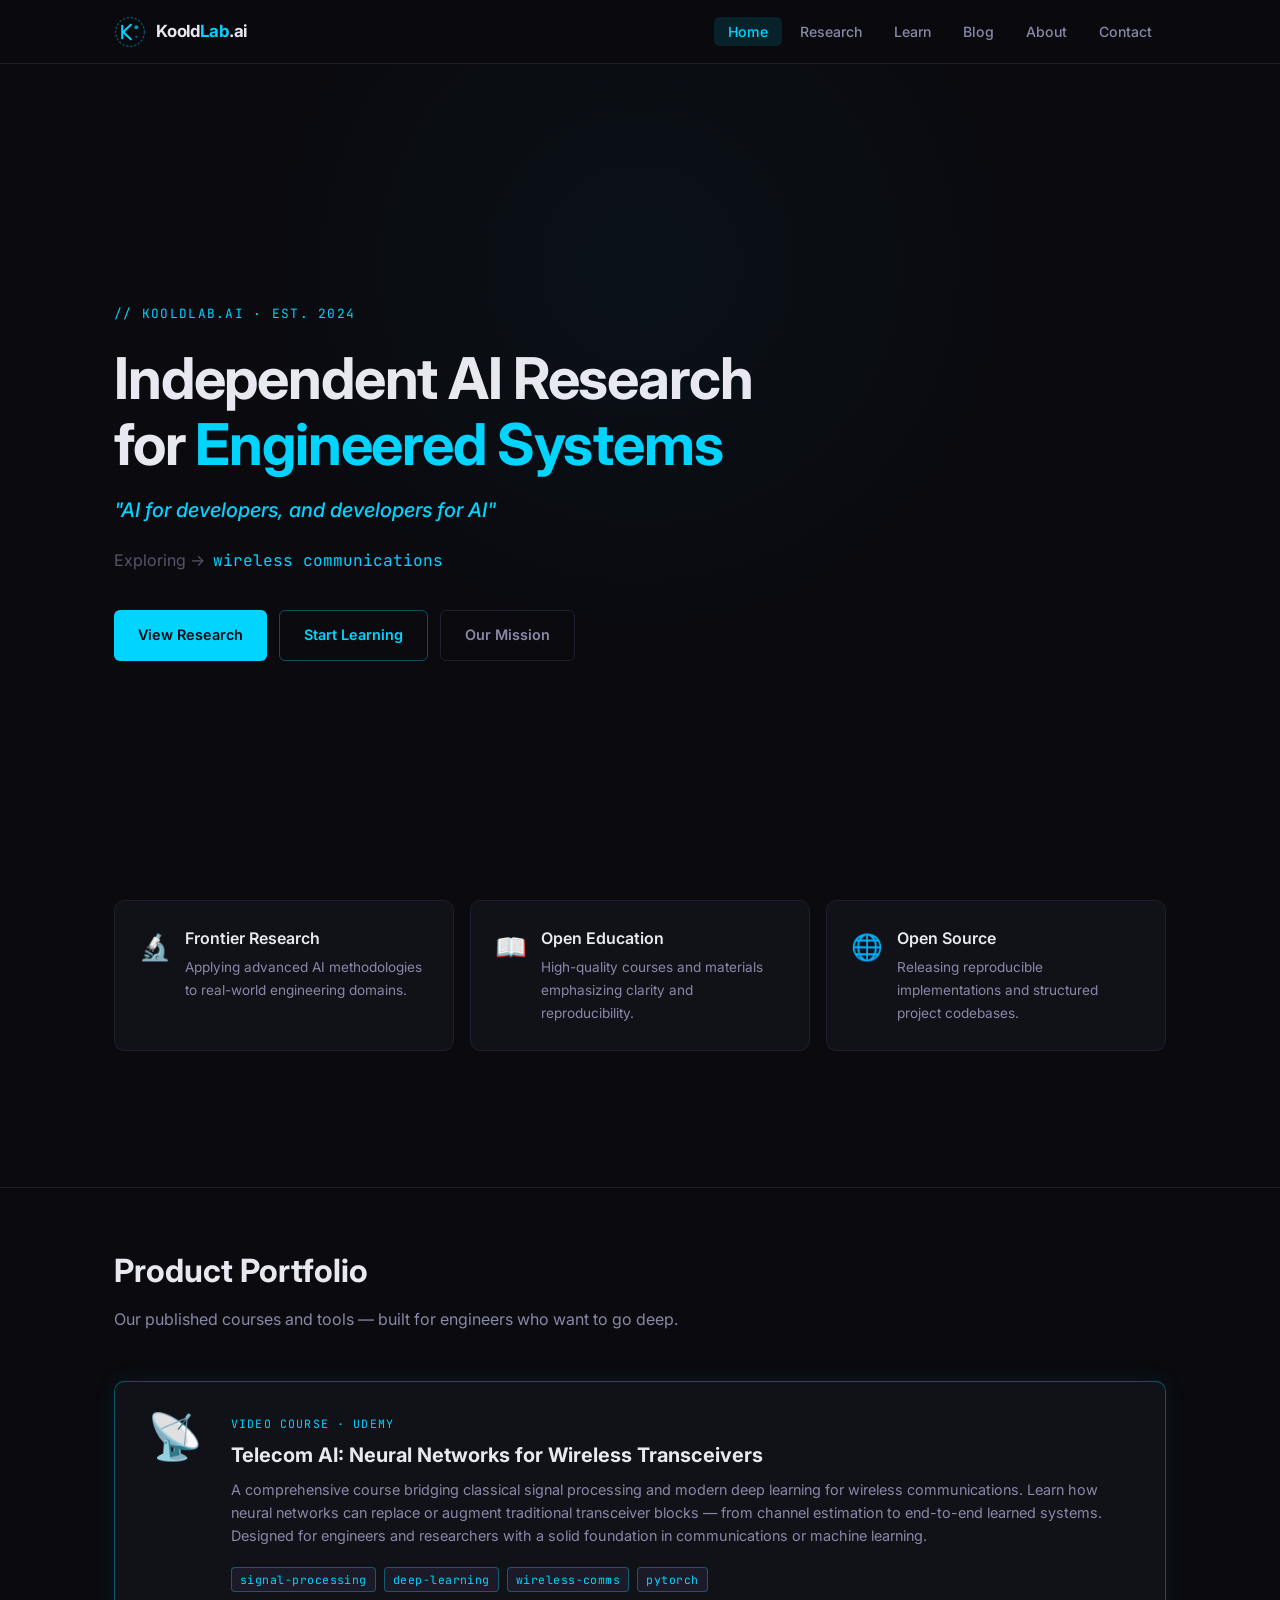
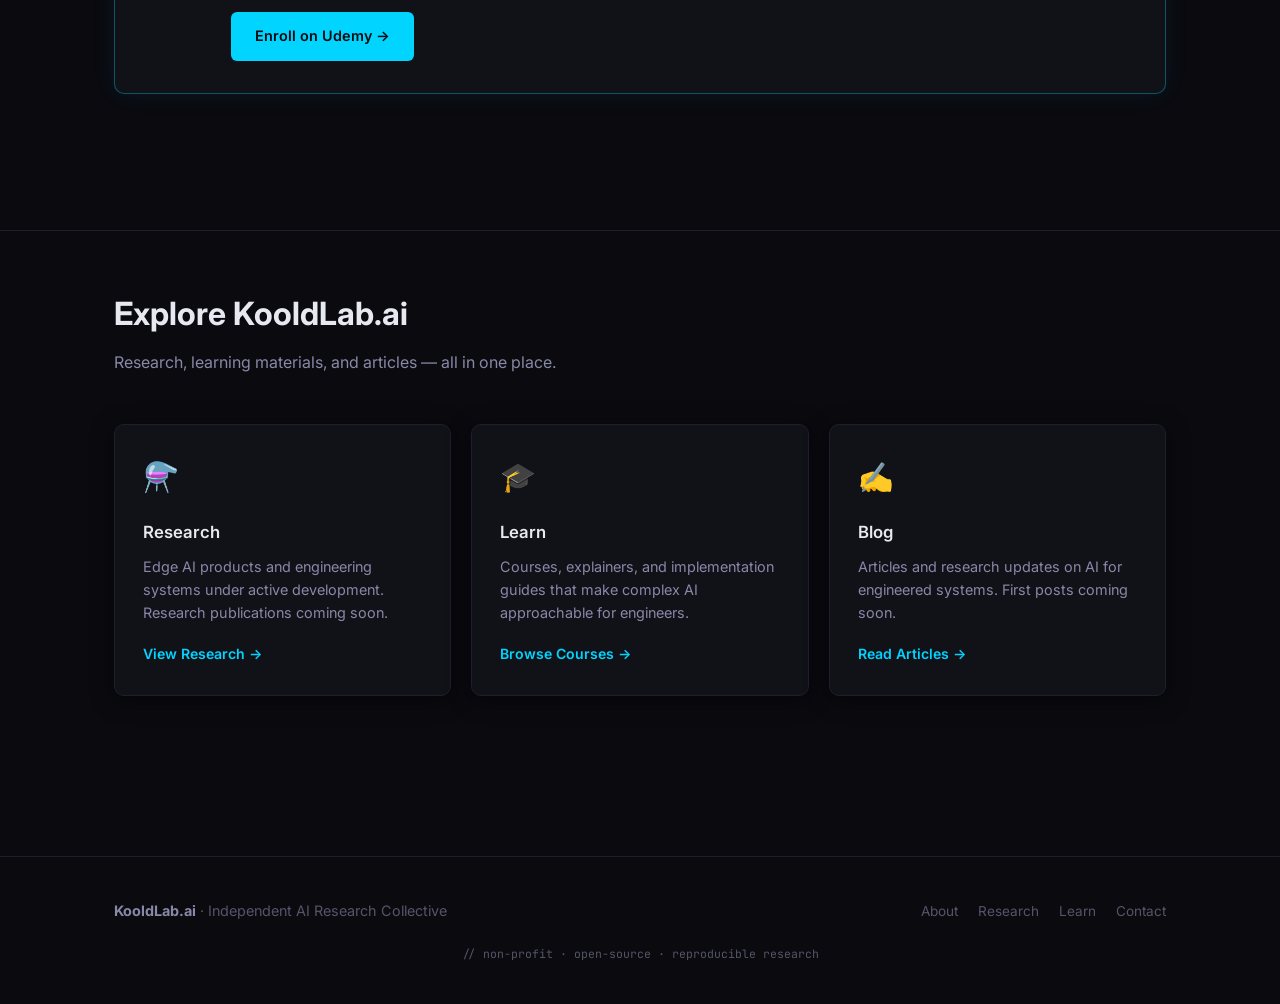
==== index.html @ 52a5d4e4 "Added the web page initial designs" ====
<!DOCTYPE html>
<html lang="en">
<head>
  <meta charset="UTF-8" />
  <meta name="viewport" content="width=device-width, initial-scale=1.0" />
  <title>KooldLab.ai — AI for developers, and developers for AI</title>
  <meta name="description" content="KooldLab.ai is an independent, non-profit AI research collective translating frontier AI research into reproducible engineering systems and educational artifacts." />
  <link rel="stylesheet" href="style.css" />
  <link rel="icon" href="assets/logo.svg" type="image/svg+xml" />
</head>
<body>

  <!-- Navigation -->
  <nav class="nav" role="navigation" aria-label="Main navigation">
    <div class="nav-inner">
      <a href="index.html" class="nav-logo" aria-label="KooldLab.ai home">
        <img src="assets/logo.svg" alt="KooldLab.ai logo" />
        <span class="nav-logo-text">Koold<span>Lab</span>.ai</span>
      </a>
      <ul class="nav-links">
        <li><a href="index.html">Home</a></li>
        <li><a href="research.html">Research</a></li>
        <li><a href="learn.html">Learn</a></li>
        <li><a href="blog.html">Blog</a></li>
        <li><a href="about.html">About</a></li>
        <li><a href="contact.html">Contact</a></li>
      </ul>
      <button class="nav-hamburger" id="nav-hamburger" aria-label="Toggle menu" aria-expanded="false">
        <span></span><span></span><span></span>
      </button>
    </div>
  </nav>

  <!-- Mobile menu -->
  <div class="nav-mobile" id="nav-mobile" role="menu">
    <a href="index.html">Home</a>
    <a href="research.html">Research</a>
    <a href="learn.html">Learn</a>
    <a href="blog.html">Blog</a>
    <a href="about.html">About</a>
    <a href="contact.html">Contact</a>
  </div>

  <main class="page-content">

    <!-- ===== HERO ===== -->
    <section class="hero">
      <div class="container">
        <div class="hero-content">
          <p class="hero-eyebrow">// KooldLab.ai · Est. 2024</p>
          <h1 class="hero-title">
            Independent AI Research<br />
            for <span class="accent">Engineered Systems</span>
          </h1>
          <p class="hero-tagline">"AI for developers, and developers for AI"</p>
          <p class="hero-domain-line">
            <span class="hero-domain-label">Exploring →&nbsp;</span>
            <span id="hero-domain">wireless communications</span>
          </p>
          <div class="hero-actions">
            <a href="research.html" class="btn btn-primary">View Research</a>
            <a href="learn.html" class="btn btn-outline">Start Learning</a>
            <a href="about.html" class="btn btn-ghost">Our Mission</a>
          </div>
        </div>
      </div>
    </section>

    <!-- ===== ABOUT SNAPSHOT ===== -->
    <section class="section" style="padding-top: 0;">
      <div class="container">
        <div style="display: flex; gap: 16px; flex-wrap: wrap;">
          <div style="flex:1; min-width: 220px; background: var(--bg-card); border: 1px solid var(--border); border-radius: var(--radius); padding: 24px; display: flex; gap: 14px; align-items: flex-start;">
            <span style="font-size:1.6rem; flex-shrink:0;">🔬</span>
            <div>
              <div style="font-weight:600; color:var(--text-primary); margin-bottom:4px;">Frontier Research</div>
              <div style="font-size:0.85rem; color:var(--text-secondary);">Applying advanced AI methodologies to real-world engineering domains.</div>
            </div>
          </div>
          <div style="flex:1; min-width: 220px; background: var(--bg-card); border: 1px solid var(--border); border-radius: var(--radius); padding: 24px; display: flex; gap: 14px; align-items: flex-start;">
            <span style="font-size:1.6rem; flex-shrink:0;">📖</span>
            <div>
              <div style="font-weight:600; color:var(--text-primary); margin-bottom:4px;">Open Education</div>
              <div style="font-size:0.85rem; color:var(--text-secondary);">High-quality courses and materials emphasizing clarity and reproducibility.</div>
            </div>
          </div>
          <div style="flex:1; min-width: 220px; background: var(--bg-card); border: 1px solid var(--border); border-radius: var(--radius); padding: 24px; display: flex; gap: 14px; align-items: flex-start;">
            <span style="font-size:1.6rem; flex-shrink:0;">🌐</span>
            <div>
              <div style="font-weight:600; color:var(--text-primary); margin-bottom:4px;">Open Source</div>
              <div style="font-size:0.85rem; color:var(--text-secondary);">Releasing reproducible implementations and structured project codebases.</div>
            </div>
          </div>
        </div>
      </div>
    </section>

    <hr class="divider" />

    <!-- ===== PRODUCT PORTFOLIO ===== -->
    <section class="section" style="padding-top: 0;">
      <div class="container">
        <p class="section-title fade-in">Product Portfolio</p>
        <p class="section-subtitle fade-in">Our published courses and tools — built for engineers who want to go deep.</p>

        <div class="product-card fade-in">
          <div class="product-card-icon">📡</div>
          <div class="product-card-body">
            <p class="product-card-label">Video Course · Udemy</p>
            <h2 class="product-card-title">Telecom AI: Neural Networks for Wireless Transceivers</h2>
            <p class="product-card-desc">
              A comprehensive course bridging classical signal processing and modern deep learning for wireless communications.
              Learn how neural networks can replace or augment traditional transceiver blocks — from channel estimation to end-to-end learned systems.
              Designed for engineers and researchers with a solid foundation in communications or machine learning.
            </p>
            <div class="product-card-meta">
              <span class="tag">signal-processing</span>
              <span class="tag">deep-learning</span>
              <span class="tag">wireless-comms</span>
              <span class="tag">pytorch</span>
            </div>
            <a
              href="https://www.udemy.com/course/telecom-ai-neural-networks-for-wireless-transceivers/?couponCode=F395923BE0BE8FC7989B"
              target="_blank"
              rel="noopener noreferrer"
              class="btn btn-primary"
            >
              Enroll on Udemy →
            </a>
          </div>
        </div>
      </div>
    </section>

    <hr class="divider" />

    <!-- ===== EXPLORE SECTIONS ===== -->
    <section class="section" style="padding-top: 0;">
      <div class="container">
        <p class="section-title fade-in">Explore KooldLab.ai</p>
        <p class="section-subtitle fade-in">Research, learning materials, and articles — all in one place.</p>

        <div class="grid-3">
          <a href="research.html" class="card fade-in" style="text-decoration:none;">
            <div class="card-icon">⚗️</div>
            <h3 class="card-title">Research</h3>
            <p class="card-desc">Edge AI products and engineering systems under active development. Research publications coming soon.</p>
            <span class="card-link">View Research</span>
          </a>

          <a href="learn.html" class="card fade-in" style="text-decoration:none;">
            <div class="card-icon">🎓</div>
            <h3 class="card-title">Learn</h3>
            <p class="card-desc">Courses, explainers, and implementation guides that make complex AI approachable for engineers.</p>
            <span class="card-link">Browse Courses</span>
          </a>

          <a href="blog.html" class="card fade-in" style="text-decoration:none;">
            <div class="card-icon">✍️</div>
            <h3 class="card-title">Blog</h3>
            <p class="card-desc">Articles and research updates on AI for engineered systems. First posts coming soon.</p>
            <span class="card-link">Read Articles</span>
          </a>
        </div>
      </div>
    </section>

  </main>

  <!-- Footer -->
  <footer class="footer">
    <div class="container">
      <div class="footer-inner">
        <div class="footer-brand">
          <strong>KooldLab.ai</strong> · Independent AI Research Collective
        </div>
        <ul class="footer-links">
          <li><a href="about.html">About</a></li>
          <li><a href="research.html">Research</a></li>
          <li><a href="learn.html">Learn</a></li>
          <li><a href="contact.html">Contact</a></li>
        </ul>
      </div>
      <p class="footer-note">// non-profit · open-source · reproducible research</p>
    </div>
  </footer>

  <script src="nav.js"></script>
</body>
</html>
---- style.css ----
/* =========================================================
   KooldLab.ai — Global Stylesheet
   Dark theme | Inter + JetBrains Mono | Cyan accent
   ========================================================= */

@import url('https://fonts.googleapis.com/css2?family=Inter:wght@300;400;500;600;700&family=JetBrains+Mono:wght@400;500&display=swap');

/* ----- Reset & Base ----- */
*, *::before, *::after {
  box-sizing: border-box;
  margin: 0;
  padding: 0;
}

:root {
  --bg-base:       #0a0a0f;
  --bg-card:       #111118;
  --bg-card-hover: #16161f;
  --bg-nav:        rgba(10, 10, 15, 0.92);
  --border:        #1e1e2e;
  --accent:        #00d4ff;
  --accent-dim:    rgba(0, 212, 255, 0.12);
  --accent-mid:    rgba(0, 212, 255, 0.35);
  --text-primary:  #e8e8f0;
  --text-secondary:#8888a8;
  --text-muted:    #55556a;
  --tag-bg:        #1a1a28;
  --tag-text:      #00d4ff;
  --success:       #00ffaa;
  --warning:       #ffaa00;
  --nav-height:    64px;
  --radius:        10px;
  --radius-sm:     6px;
  --transition:    0.2s ease;
  --shadow-card:   0 4px 24px rgba(0,0,0,0.4);
  --shadow-glow:   0 0 24px rgba(0,212,255,0.08);
}

html {
  scroll-behavior: smooth;
}

body {
  background-color: var(--bg-base);
  color: var(--text-primary);
  font-family: 'Inter', sans-serif;
  font-size: 16px;
  line-height: 1.7;
  min-height: 100vh;
}

a {
  color: var(--accent);
  text-decoration: none;
  transition: opacity var(--transition);
}
a:hover { opacity: 0.8; }

img { max-width: 100%; display: block; }

/* ----- Utility ----- */
.container {
  width: 100%;
  max-width: 1100px;
  margin: 0 auto;
  padding: 0 24px;
}

.section {
  padding: 80px 0;
}

.section-title {
  font-size: clamp(1.5rem, 3vw, 2rem);
  font-weight: 700;
  color: var(--text-primary);
  margin-bottom: 8px;
}

.section-subtitle {
  color: var(--text-secondary);
  font-size: 1rem;
  margin-bottom: 48px;
}

.accent { color: var(--accent); }

.tag {
  display: inline-block;
  font-family: 'JetBrains Mono', monospace;
  font-size: 0.72rem;
  color: var(--tag-text);
  background: var(--tag-bg);
  border: 1px solid var(--accent-mid);
  border-radius: 4px;
  padding: 2px 8px;
  letter-spacing: 0.04em;
}

.badge {
  display: inline-block;
  font-size: 0.72rem;
  font-weight: 600;
  border-radius: 4px;
  padding: 2px 10px;
  letter-spacing: 0.03em;
}
.badge-video   { background: rgba(0,212,255,0.15); color: #00d4ff; }
.badge-coming  { background: rgba(85,85,106,0.3);  color: #8888a8; }
.badge-dev     { background: rgba(255,170,0,0.15); color: #ffaa00; }

.btn {
  display: inline-flex;
  align-items: center;
  gap: 8px;
  padding: 12px 24px;
  border-radius: var(--radius-sm);
  font-size: 0.9rem;
  font-weight: 600;
  cursor: pointer;
  transition: all var(--transition);
  border: none;
  text-decoration: none;
}
.btn-primary {
  background: var(--accent);
  color: #0a0a0f;
}
.btn-primary:hover {
  background: #33ddff;
  opacity: 1;
  transform: translateY(-1px);
  box-shadow: 0 4px 16px rgba(0,212,255,0.3);
}
.btn-outline {
  background: transparent;
  color: var(--accent);
  border: 1px solid var(--accent-mid);
}
.btn-outline:hover {
  background: var(--accent-dim);
  opacity: 1;
  border-color: var(--accent);
}
.btn-ghost {
  background: transparent;
  color: var(--text-secondary);
  border: 1px solid var(--border);
}
.btn-ghost:hover {
  color: var(--text-primary);
  border-color: var(--text-muted);
  opacity: 1;
}

/* ----- Navigation ----- */
.nav {
  position: fixed;
  top: 0;
  left: 0;
  right: 0;
  height: var(--nav-height);
  background: var(--bg-nav);
  backdrop-filter: blur(12px);
  -webkit-backdrop-filter: blur(12px);
  border-bottom: 1px solid var(--border);
  z-index: 1000;
  display: flex;
  align-items: center;
}

.nav-inner {
  display: flex;
  align-items: center;
  justify-content: space-between;
  width: 100%;
  max-width: 1100px;
  margin: 0 auto;
  padding: 0 24px;
}

.nav-logo {
  display: flex;
  align-items: center;
  gap: 10px;
  text-decoration: none;
  color: var(--text-primary);
}
.nav-logo img {
  width: 32px;
  height: 32px;
}
.nav-logo-text {
  font-size: 1.05rem;
  font-weight: 700;
  letter-spacing: -0.01em;
}
.nav-logo-text span { color: var(--accent); }

.nav-links {
  display: flex;
  align-items: center;
  gap: 4px;
  list-style: none;
}
.nav-links a {
  color: var(--text-secondary);
  font-size: 0.88rem;
  font-weight: 500;
  padding: 6px 14px;
  border-radius: var(--radius-sm);
  transition: all var(--transition);
  text-decoration: none;
}
.nav-links a:hover,
.nav-links a.active {
  color: var(--text-primary);
  background: var(--accent-dim);
  opacity: 1;
}
.nav-links a.active {
  color: var(--accent);
}

.nav-hamburger {
  display: none;
  flex-direction: column;
  gap: 5px;
  cursor: pointer;
  background: none;
  border: none;
  padding: 4px;
}
.nav-hamburger span {
  display: block;
  width: 22px;
  height: 2px;
  background: var(--text-secondary);
  border-radius: 2px;
  transition: all 0.3s ease;
}
.nav-hamburger.open span:nth-child(1) { transform: translateY(7px) rotate(45deg); }
.nav-hamburger.open span:nth-child(2) { opacity: 0; }
.nav-hamburger.open span:nth-child(3) { transform: translateY(-7px) rotate(-45deg); }

.nav-mobile {
  display: none;
  position: fixed;
  top: var(--nav-height);
  left: 0;
  right: 0;
  background: var(--bg-nav);
  backdrop-filter: blur(12px);
  border-bottom: 1px solid var(--border);
  padding: 16px 24px 24px;
  z-index: 999;
  flex-direction: column;
  gap: 4px;
}
.nav-mobile.open { display: flex; }
.nav-mobile a {
  color: var(--text-secondary);
  font-size: 0.95rem;
  font-weight: 500;
  padding: 10px 14px;
  border-radius: var(--radius-sm);
  text-decoration: none;
  transition: all var(--transition);
}
.nav-mobile a:hover,
.nav-mobile a.active {
  color: var(--text-primary);
  background: var(--accent-dim);
  opacity: 1;
}
.nav-mobile a.active { color: var(--accent); }

/* ----- Page offset for fixed nav ----- */
.page-content {
  padding-top: var(--nav-height);
}

/* ----- Hero ----- */
.hero {
  min-height: calc(100vh - var(--nav-height));
  display: flex;
  align-items: center;
  position: relative;
  overflow: hidden;
  padding: 80px 0;
}
.hero::before {
  content: '';
  position: absolute;
  top: -200px;
  left: 50%;
  transform: translateX(-50%);
  width: 800px;
  height: 800px;
  background: radial-gradient(circle, rgba(0,212,255,0.04) 0%, transparent 70%);
  pointer-events: none;
}
.hero-content { position: relative; z-index: 1; max-width: 720px; }

.hero-eyebrow {
  font-family: 'JetBrains Mono', monospace;
  font-size: 0.8rem;
  color: var(--accent);
  letter-spacing: 0.1em;
  text-transform: uppercase;
  margin-bottom: 20px;
}

.hero-title {
  font-size: clamp(2.2rem, 5vw, 3.6rem);
  font-weight: 700;
  line-height: 1.15;
  letter-spacing: -0.02em;
  margin-bottom: 16px;
}

.hero-tagline {
  font-size: clamp(1rem, 2vw, 1.25rem);
  color: var(--accent);
  font-weight: 500;
  margin-bottom: 20px;
  font-style: italic;
}

.hero-domain-line {
  font-size: 1rem;
  color: var(--text-secondary);
  margin-bottom: 36px;
  min-height: 1.7em;
}
.hero-domain-label { color: var(--text-muted); }
#hero-domain {
  font-family: 'JetBrains Mono', monospace;
  color: var(--accent);
  display: inline-block;
}

.hero-actions {
  display: flex;
  gap: 12px;
  flex-wrap: wrap;
}

/* ----- Cards ----- */
.card {
  background: var(--bg-card);
  border: 1px solid var(--border);
  border-radius: var(--radius);
  padding: 28px;
  transition: all var(--transition);
  box-shadow: var(--shadow-card);
}
.card:hover {
  background: var(--bg-card-hover);
  border-color: var(--accent-mid);
  box-shadow: var(--shadow-glow);
  transform: translateY(-2px);
}
.card-icon {
  font-size: 1.8rem;
  margin-bottom: 16px;
}
.card-title {
  font-size: 1.05rem;
  font-weight: 600;
  color: var(--text-primary);
  margin-bottom: 8px;
}
.card-desc {
  font-size: 0.9rem;
  color: var(--text-secondary);
  line-height: 1.6;
  margin-bottom: 16px;
}
.card-link {
  font-size: 0.88rem;
  font-weight: 600;
  color: var(--accent);
}
.card-link::after { content: ' →'; }

/* Grid layouts */
.grid-3 {
  display: grid;
  grid-template-columns: repeat(3, 1fr);
  gap: 20px;
}
.grid-2 {
  display: grid;
  grid-template-columns: repeat(2, 1fr);
  gap: 20px;
}

/* ----- Product card ----- */
.product-card {
  background: var(--bg-card);
  border: 1px solid var(--accent-mid);
  border-radius: var(--radius);
  padding: 32px;
  display: flex;
  gap: 28px;
  align-items: flex-start;
  box-shadow: var(--shadow-glow);
  transition: all var(--transition);
}
.product-card:hover {
  border-color: var(--accent);
  transform: translateY(-2px);
  box-shadow: 0 0 32px rgba(0,212,255,0.12);
}
.product-card-icon {
  font-size: 2.8rem;
  flex-shrink: 0;
  line-height: 1;
}
.product-card-body { flex: 1; }
.product-card-label {
  font-family: 'JetBrains Mono', monospace;
  font-size: 0.72rem;
  color: var(--accent);
  text-transform: uppercase;
  letter-spacing: 0.1em;
  margin-bottom: 8px;
}
.product-card-title {
  font-size: 1.25rem;
  font-weight: 700;
  color: var(--text-primary);
  margin-bottom: 10px;
  line-height: 1.3;
}
.product-card-desc {
  font-size: 0.9rem;
  color: var(--text-secondary);
  margin-bottom: 20px;
  line-height: 1.6;
}
.product-card-meta {
  display: flex;
  gap: 8px;
  flex-wrap: wrap;
  margin-bottom: 20px;
}

/* ----- Research under-dev card ----- */
.dev-banner {
  background: linear-gradient(135deg, #111118 0%, #141420 100%);
  border: 1px solid rgba(255,170,0,0.3);
  border-radius: var(--radius);
  padding: 40px;
  text-align: center;
  position: relative;
  overflow: hidden;
}
.dev-banner::before {
  content: '';
  position: absolute;
  top: 0; left: 0; right: 0;
  height: 2px;
  background: linear-gradient(90deg, transparent, #ffaa00, transparent);
}
.dev-banner-icon { font-size: 3rem; margin-bottom: 16px; }
.dev-banner-title {
  font-size: 1.4rem;
  font-weight: 700;
  color: var(--text-primary);
  margin-bottom: 10px;
}
.dev-banner-desc {
  color: var(--text-secondary);
  max-width: 560px;
  margin: 0 auto 24px;
  font-size: 0.95rem;
  line-height: 1.7;
}
.dev-tags { display: flex; gap: 8px; justify-content: center; flex-wrap: wrap; }

/* ----- Empty state ----- */
.empty-state {
  text-align: center;
  padding: 80px 24px;
}
.empty-state-icon { font-size: 3rem; margin-bottom: 20px; opacity: 0.5; }
.empty-state-title {
  font-size: 1.3rem;
  font-weight: 600;
  color: var(--text-primary);
  margin-bottom: 10px;
}
.empty-state-desc {
  color: var(--text-secondary);
  font-size: 0.95rem;
  max-width: 420px;
  margin: 0 auto;
}

/* ----- Page hero (inner pages) ----- */
.page-hero {
  padding: 60px 0 48px;
  border-bottom: 1px solid var(--border);
  margin-bottom: 64px;
}
.page-hero-label {
  font-family: 'JetBrains Mono', monospace;
  font-size: 0.75rem;
  color: var(--accent);
  text-transform: uppercase;
  letter-spacing: 0.1em;
  margin-bottom: 12px;
}
.page-hero-title {
  font-size: clamp(1.8rem, 4vw, 2.8rem);
  font-weight: 700;
  color: var(--text-primary);
  letter-spacing: -0.02em;
  margin-bottom: 12px;
}
.page-hero-desc {
  font-size: 1rem;
  color: var(--text-secondary);
  max-width: 600px;
}

/* ----- About page ----- */
.mission-block {
  background: var(--bg-card);
  border: 1px solid var(--border);
  border-left: 3px solid var(--accent);
  border-radius: var(--radius);
  padding: 32px;
  margin-bottom: 24px;
}
.mission-block h3 {
  font-size: 1.1rem;
  font-weight: 600;
  color: var(--accent);
  margin-bottom: 16px;
  font-family: 'JetBrains Mono', monospace;
  font-size: 0.8rem;
  text-transform: uppercase;
  letter-spacing: 0.08em;
}
.mission-block h2 {
  font-size: 1.3rem;
  font-weight: 700;
  color: var(--text-primary);
  margin-bottom: 14px;
}
.mission-block p {
  color: var(--text-secondary);
  font-size: 0.95rem;
  line-height: 1.75;
}
.mission-block ul {
  list-style: none;
  padding: 0;
}
.mission-block ul li {
  color: var(--text-secondary);
  font-size: 0.95rem;
  line-height: 1.75;
  padding: 6px 0;
  padding-left: 20px;
  position: relative;
}
.mission-block ul li::before {
  content: '→';
  position: absolute;
  left: 0;
  color: var(--accent);
  font-size: 0.8em;
}

.values-grid {
  display: grid;
  grid-template-columns: repeat(2, 1fr);
  gap: 16px;
}
.value-item {
  background: var(--bg-card);
  border: 1px solid var(--border);
  border-radius: var(--radius);
  padding: 20px;
  display: flex;
  gap: 14px;
  align-items: flex-start;
}
.value-item-icon { font-size: 1.4rem; flex-shrink: 0; margin-top: 2px; }
.value-item-title {
  font-size: 0.9rem;
  font-weight: 600;
  color: var(--text-primary);
  margin-bottom: 4px;
}
.value-item-desc {
  font-size: 0.85rem;
  color: var(--text-secondary);
  line-height: 1.5;
}

/* ----- Learn page ----- */
.learn-card {
  background: var(--bg-card);
  border: 1px solid var(--border);
  border-radius: var(--radius);
  padding: 28px;
  display: flex;
  flex-direction: column;
  transition: all var(--transition);
}
.learn-card:hover {
  border-color: var(--accent-mid);
  transform: translateY(-2px);
  box-shadow: var(--shadow-glow);
}
.learn-card.coming-soon {
  opacity: 0.5;
  cursor: default;
}
.learn-card.coming-soon:hover {
  transform: none;
  border-color: var(--border);
  box-shadow: none;
}
.learn-card-header {
  display: flex;
  justify-content: space-between;
  align-items: flex-start;
  margin-bottom: 14px;
}
.learn-card-icon { font-size: 2rem; }
.learn-card-title {
  font-size: 1rem;
  font-weight: 600;
  color: var(--text-primary);
  margin-bottom: 8px;
  line-height: 1.3;
}
.learn-card-desc {
  font-size: 0.88rem;
  color: var(--text-secondary);
  line-height: 1.6;
  flex: 1;
  margin-bottom: 20px;
}
.learn-card-meta { display: flex; gap: 6px; flex-wrap: wrap; margin-bottom: 20px; }

/* ----- Footer ----- */
.footer {
  border-top: 1px solid var(--border);
  padding: 40px 0;
  margin-top: 80px;
}
.footer-inner {
  display: flex;
  align-items: center;
  justify-content: space-between;
  flex-wrap: wrap;
  gap: 16px;
}
.footer-brand {
  font-size: 0.9rem;
  color: var(--text-muted);
}
.footer-brand strong { color: var(--text-secondary); }
.footer-links {
  display: flex;
  gap: 20px;
  list-style: none;
}
.footer-links a {
  color: var(--text-muted);
  font-size: 0.85rem;
  transition: color var(--transition);
}
.footer-links a:hover {
  color: var(--text-secondary);
  opacity: 1;
}
.footer-note {
  font-family: 'JetBrains Mono', monospace;
  font-size: 0.72rem;
  color: var(--text-muted);
  text-align: center;
  margin-top: 20px;
}

/* ----- Divider ----- */
.divider {
  border: none;
  border-top: 1px solid var(--border);
  margin: 56px 0;
}

/* ----- Fade-in animation ----- */
.fade-in {
  opacity: 0;
  transform: translateY(16px);
  transition: opacity 0.5s ease, transform 0.5s ease;
}
.fade-in.visible {
  opacity: 1;
  transform: translateY(0);
}

/* ----- Contact placeholder ----- */
.contact-placeholder {
  max-width: 600px;
  margin: 0 auto;
  text-align: center;
  padding: 80px 0;
}
.contact-placeholder-icon { font-size: 3rem; margin-bottom: 24px; }
.contact-placeholder h2 {
  font-size: 1.5rem;
  font-weight: 700;
  color: var(--text-primary);
  margin-bottom: 12px;
}
.contact-placeholder p {
  color: var(--text-secondary);
  font-size: 0.95rem;
  line-height: 1.7;
}

/* ----- Responsive ----- */
@media (max-width: 768px) {
  .nav-links { display: none; }
  .nav-hamburger { display: flex; }

  .grid-3, .grid-2 {
    grid-template-columns: 1fr;
  }
  .values-grid {
    grid-template-columns: 1fr;
  }
  .product-card {
    flex-direction: column;
    gap: 16px;
  }
  .hero-actions {
    flex-direction: column;
    align-items: flex-start;
  }
  .footer-inner {
    flex-direction: column;
    align-items: flex-start;
  }
  .section { padding: 56px 0; }
}

@media (min-width: 769px) and (max-width: 1024px) {
  .grid-3 { grid-template-columns: repeat(2, 1fr); }
}
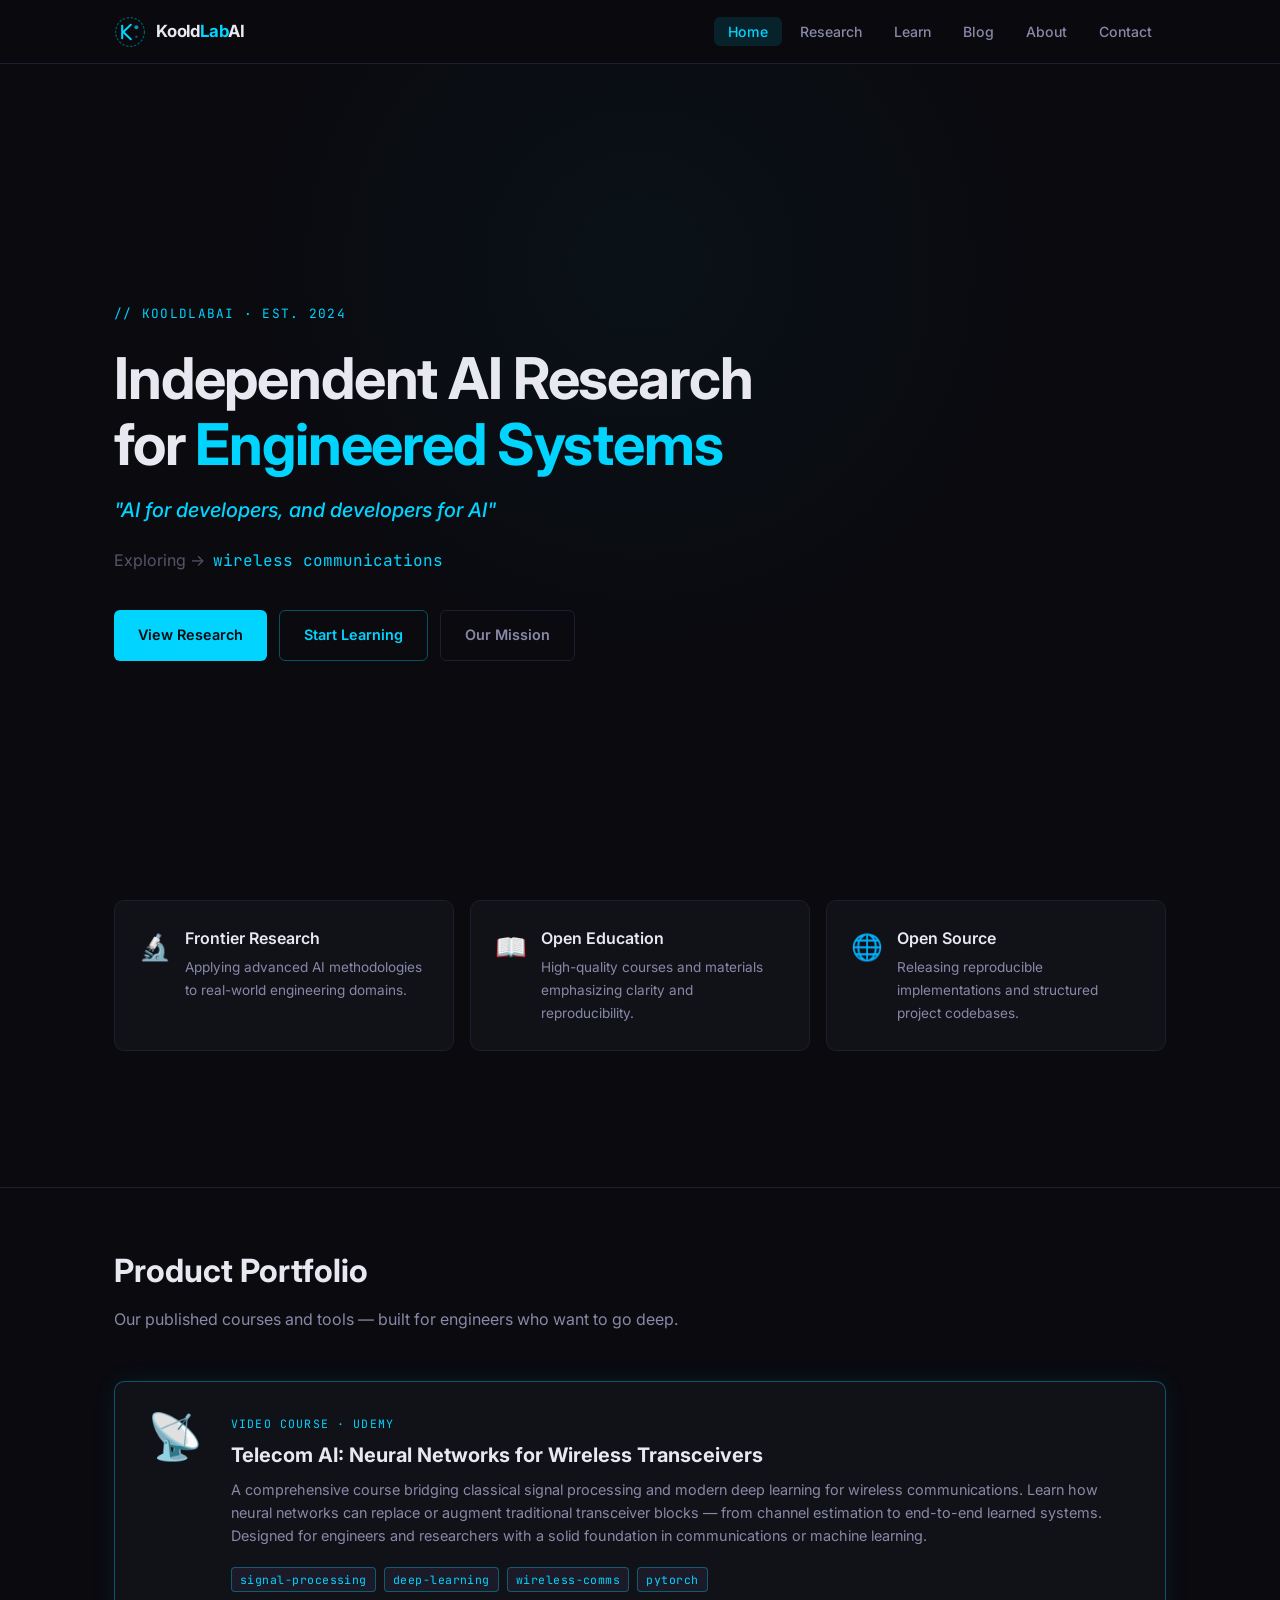
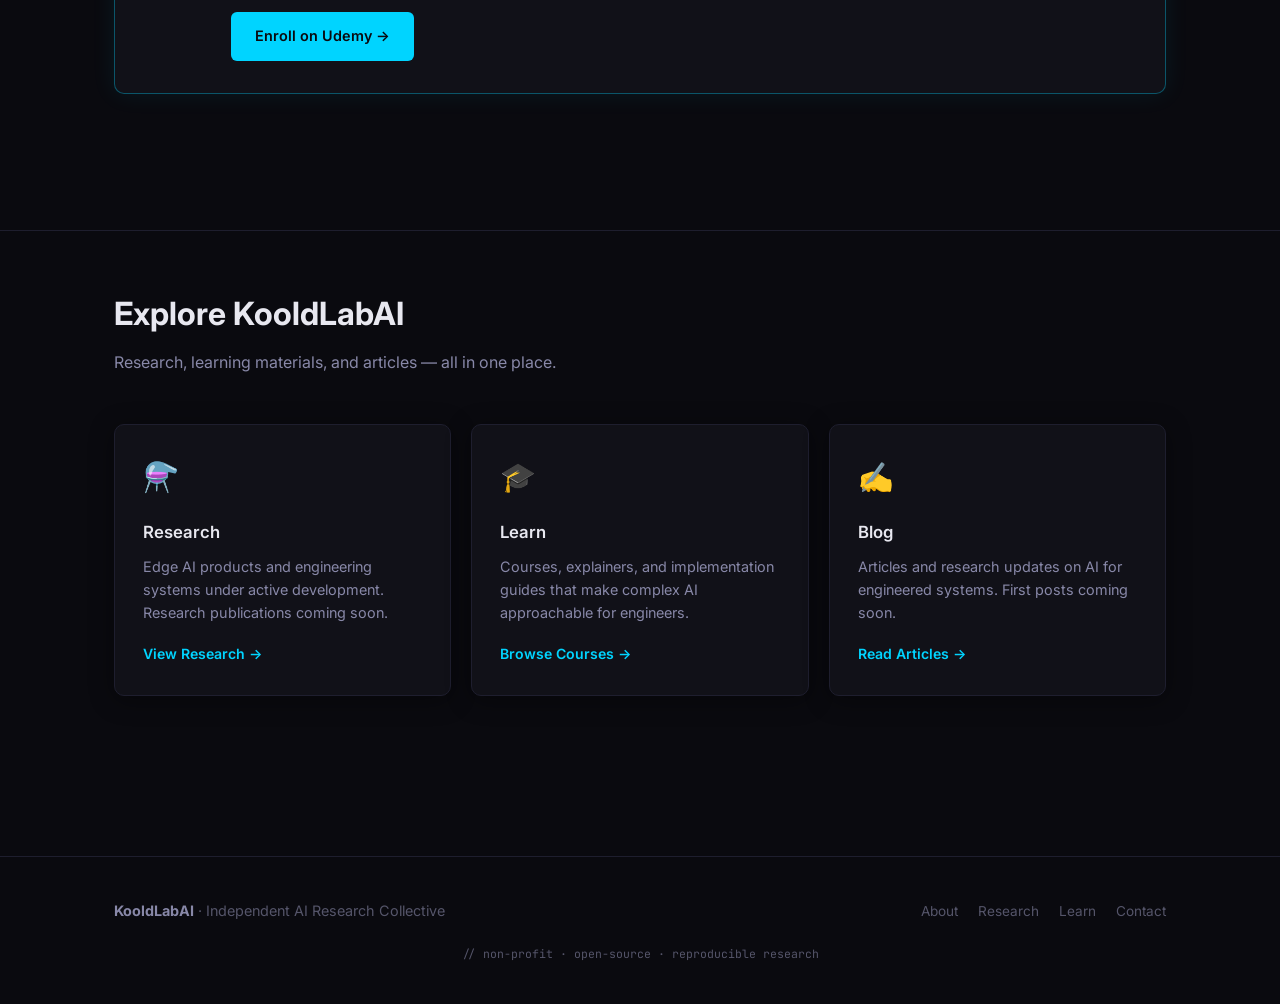
==== commit 934465f8: "Removed the dot from KoolLab.ai to KooldLadAI" ====
--- a/index.html
+++ b/index.html
@@ -3,8 +3,8 @@
 <head>
   <meta charset="UTF-8" />
   <meta name="viewport" content="width=device-width, initial-scale=1.0" />
-  <title>KooldLab.ai — AI for developers, and developers for AI</title>
-  <meta name="description" content="KooldLab.ai is an independent, non-profit AI research collective translating frontier AI research into reproducible engineering systems and educational artifacts." />
+  <title>KooldLabAI — AI for developers, and developers for AI</title>
+  <meta name="description" content="KooldLabAI is an independent, non-profit AI research collective translating frontier AI research into reproducible engineering systems and educational artifacts." />
   <link rel="stylesheet" href="style.css" />
   <link rel="icon" href="assets/logo.svg" type="image/svg+xml" />
 </head>
@@ -13,9 +13,9 @@
   <!-- Navigation -->
   <nav class="nav" role="navigation" aria-label="Main navigation">
     <div class="nav-inner">
-      <a href="index.html" class="nav-logo" aria-label="KooldLab.ai home">
-        <img src="assets/logo.svg" alt="KooldLab.ai logo" />
-        <span class="nav-logo-text">Koold<span>Lab</span>.ai</span>
+      <a href="index.html" class="nav-logo" aria-label="KooldLabAI home">
+        <img src="assets/logo.svg" alt="KooldLabAI logo" />
+        <span class="nav-logo-text">Koold<span>Lab</span>AI</span>
       </a>
       <ul class="nav-links">
         <li><a href="index.html">Home</a></li>
@@ -47,7 +47,7 @@
     <section class="hero">
       <div class="container">
         <div class="hero-content">
-          <p class="hero-eyebrow">// KooldLab.ai · Est. 2024</p>
+          <p class="hero-eyebrow">// KooldLabAI · Est. 2024</p>
           <h1 class="hero-title">
             Independent AI Research<br />
             for <span class="accent">Engineered Systems</span>
@@ -137,7 +137,7 @@
     <!-- ===== EXPLORE SECTIONS ===== -->
     <section class="section" style="padding-top: 0;">
       <div class="container">
-        <p class="section-title fade-in">Explore KooldLab.ai</p>
+        <p class="section-title fade-in">Explore KooldLabAI</p>
         <p class="section-subtitle fade-in">Research, learning materials, and articles — all in one place.</p>
 
         <div class="grid-3">
@@ -172,7 +172,7 @@
     <div class="container">
       <div class="footer-inner">
         <div class="footer-brand">
-          <strong>KooldLab.ai</strong> · Independent AI Research Collective
+          <strong>KooldLabAI</strong> · Independent AI Research Collective
         </div>
         <ul class="footer-links">
           <li><a href="about.html">About</a></li>
--- a/style.css
+++ b/style.css
@@ -1,5 +1,5 @@
 /* =========================================================
-   KooldLab.ai — Global Stylesheet
+   KooldLabAI — Global Stylesheet
    Dark theme | Inter + JetBrains Mono | Cyan accent
    ========================================================= */
 
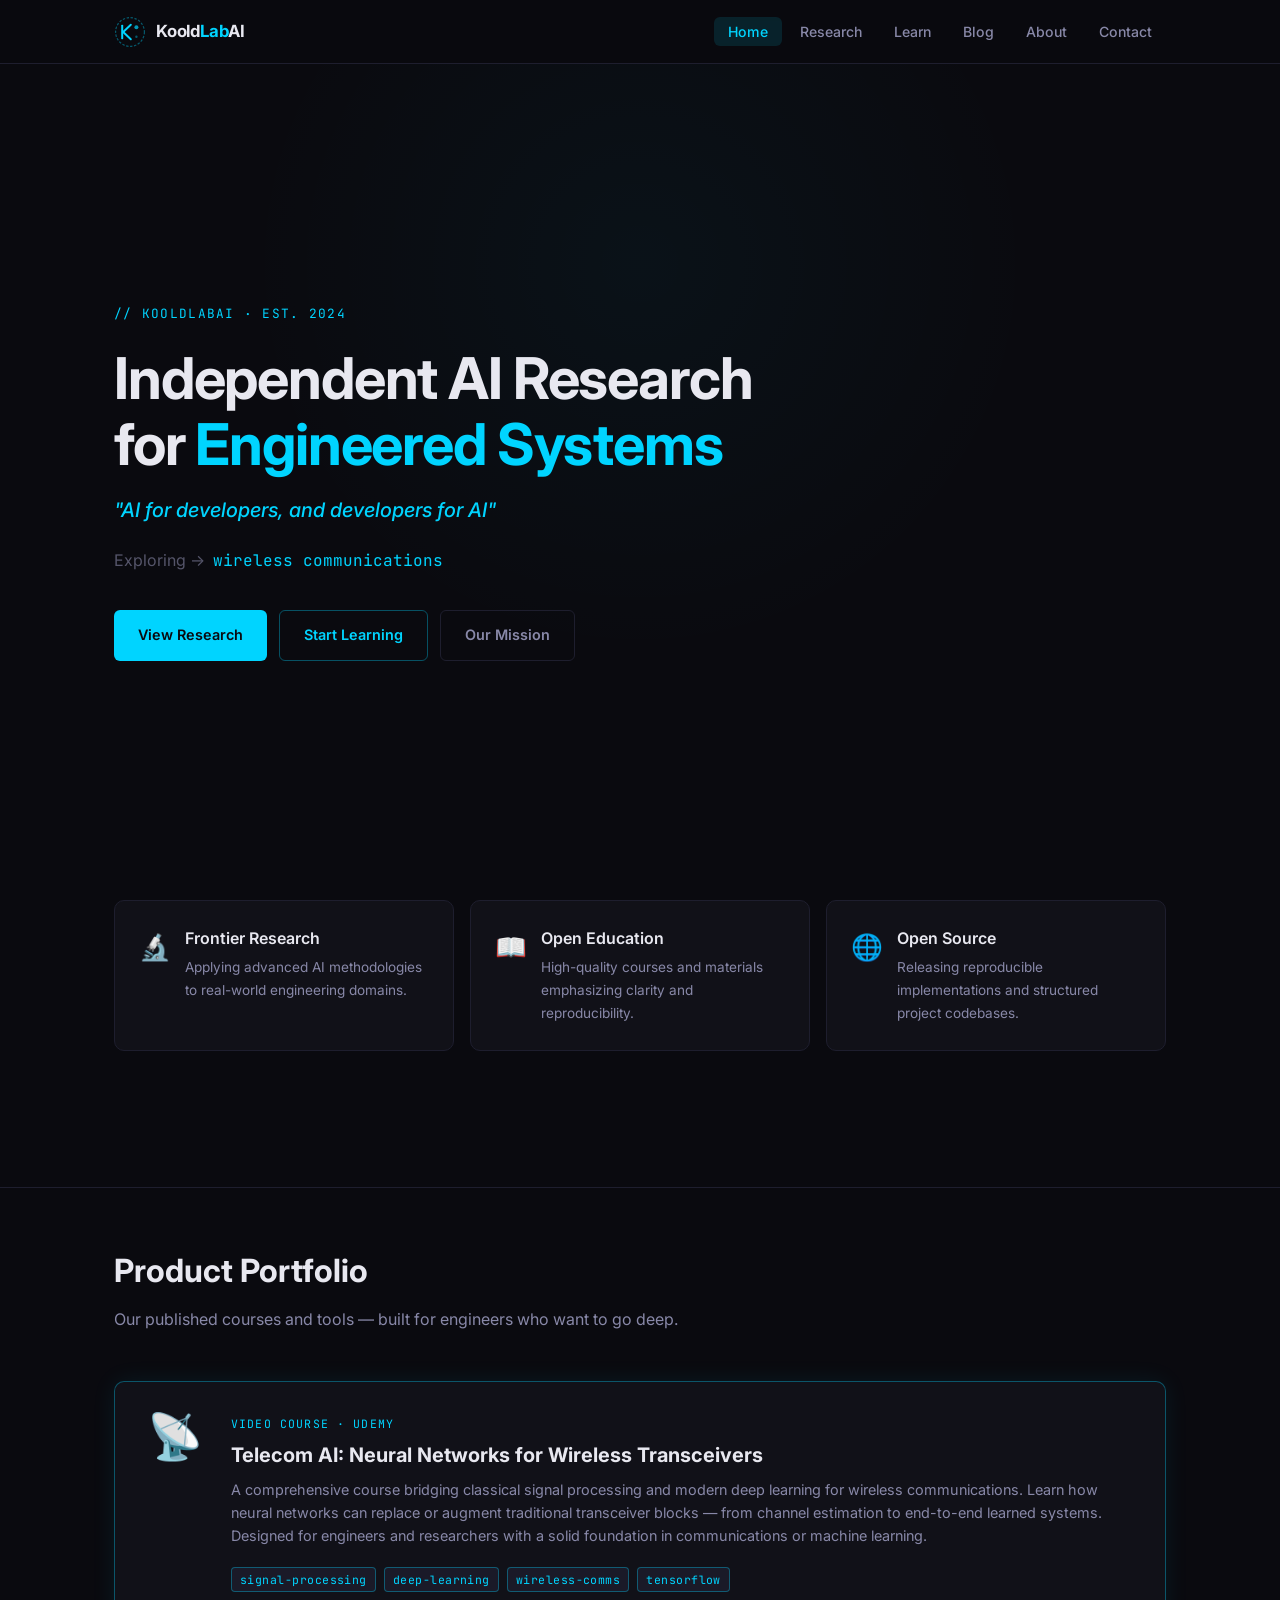
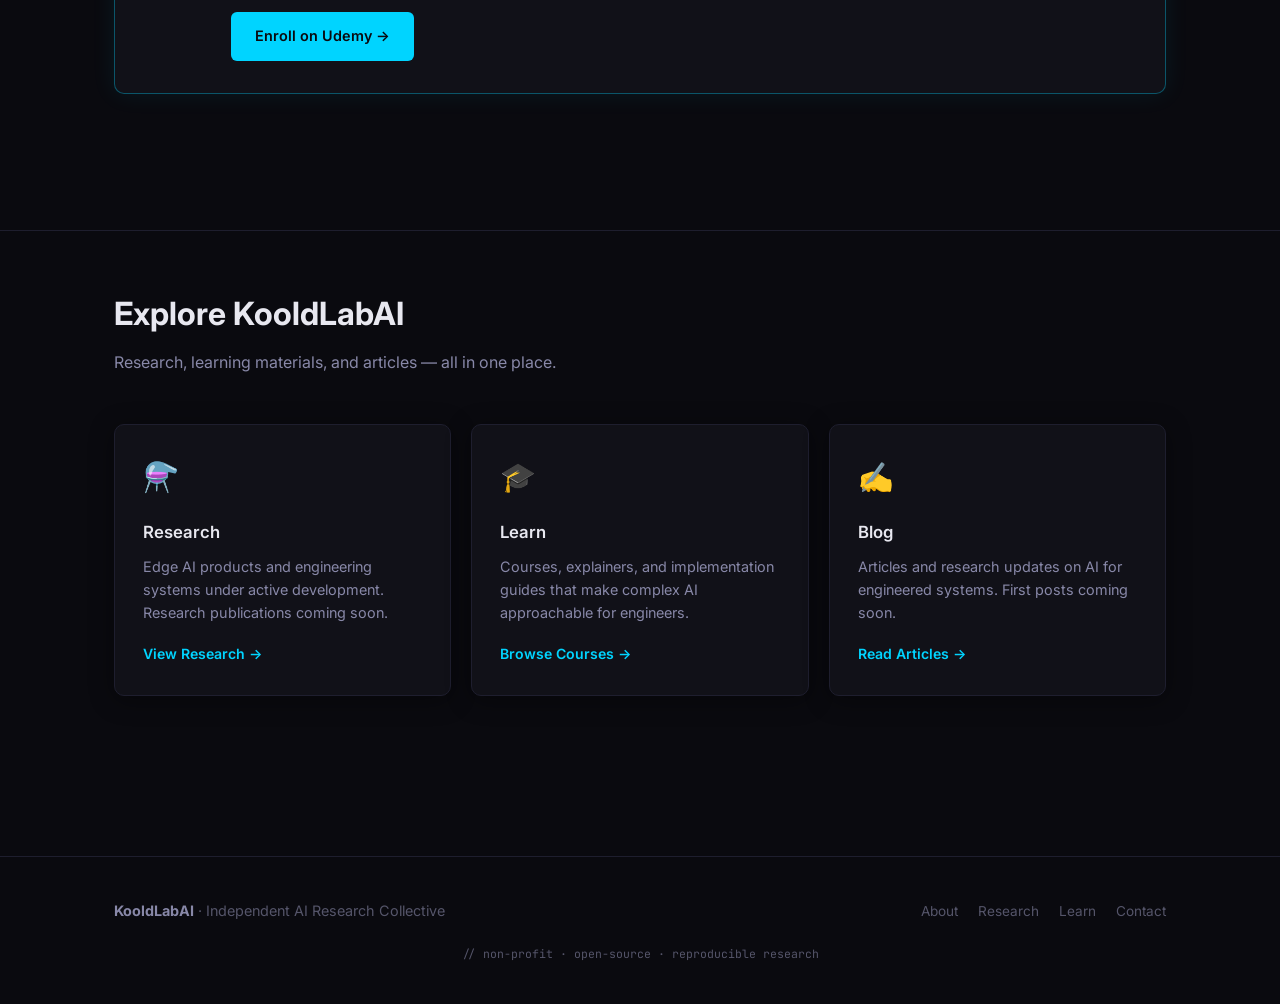
==== commit e49636c9: "changed pytorch to tensorflow" ====
--- a/index.html
+++ b/index.html
@@ -117,7 +117,7 @@
               <span class="tag">signal-processing</span>
               <span class="tag">deep-learning</span>
               <span class="tag">wireless-comms</span>
-              <span class="tag">pytorch</span>
+              <span class="tag">tensorflow</span>
             </div>
             <a
               href="https://www.udemy.com/course/telecom-ai-neural-networks-for-wireless-transceivers/?couponCode=F395923BE0BE8FC7989B"
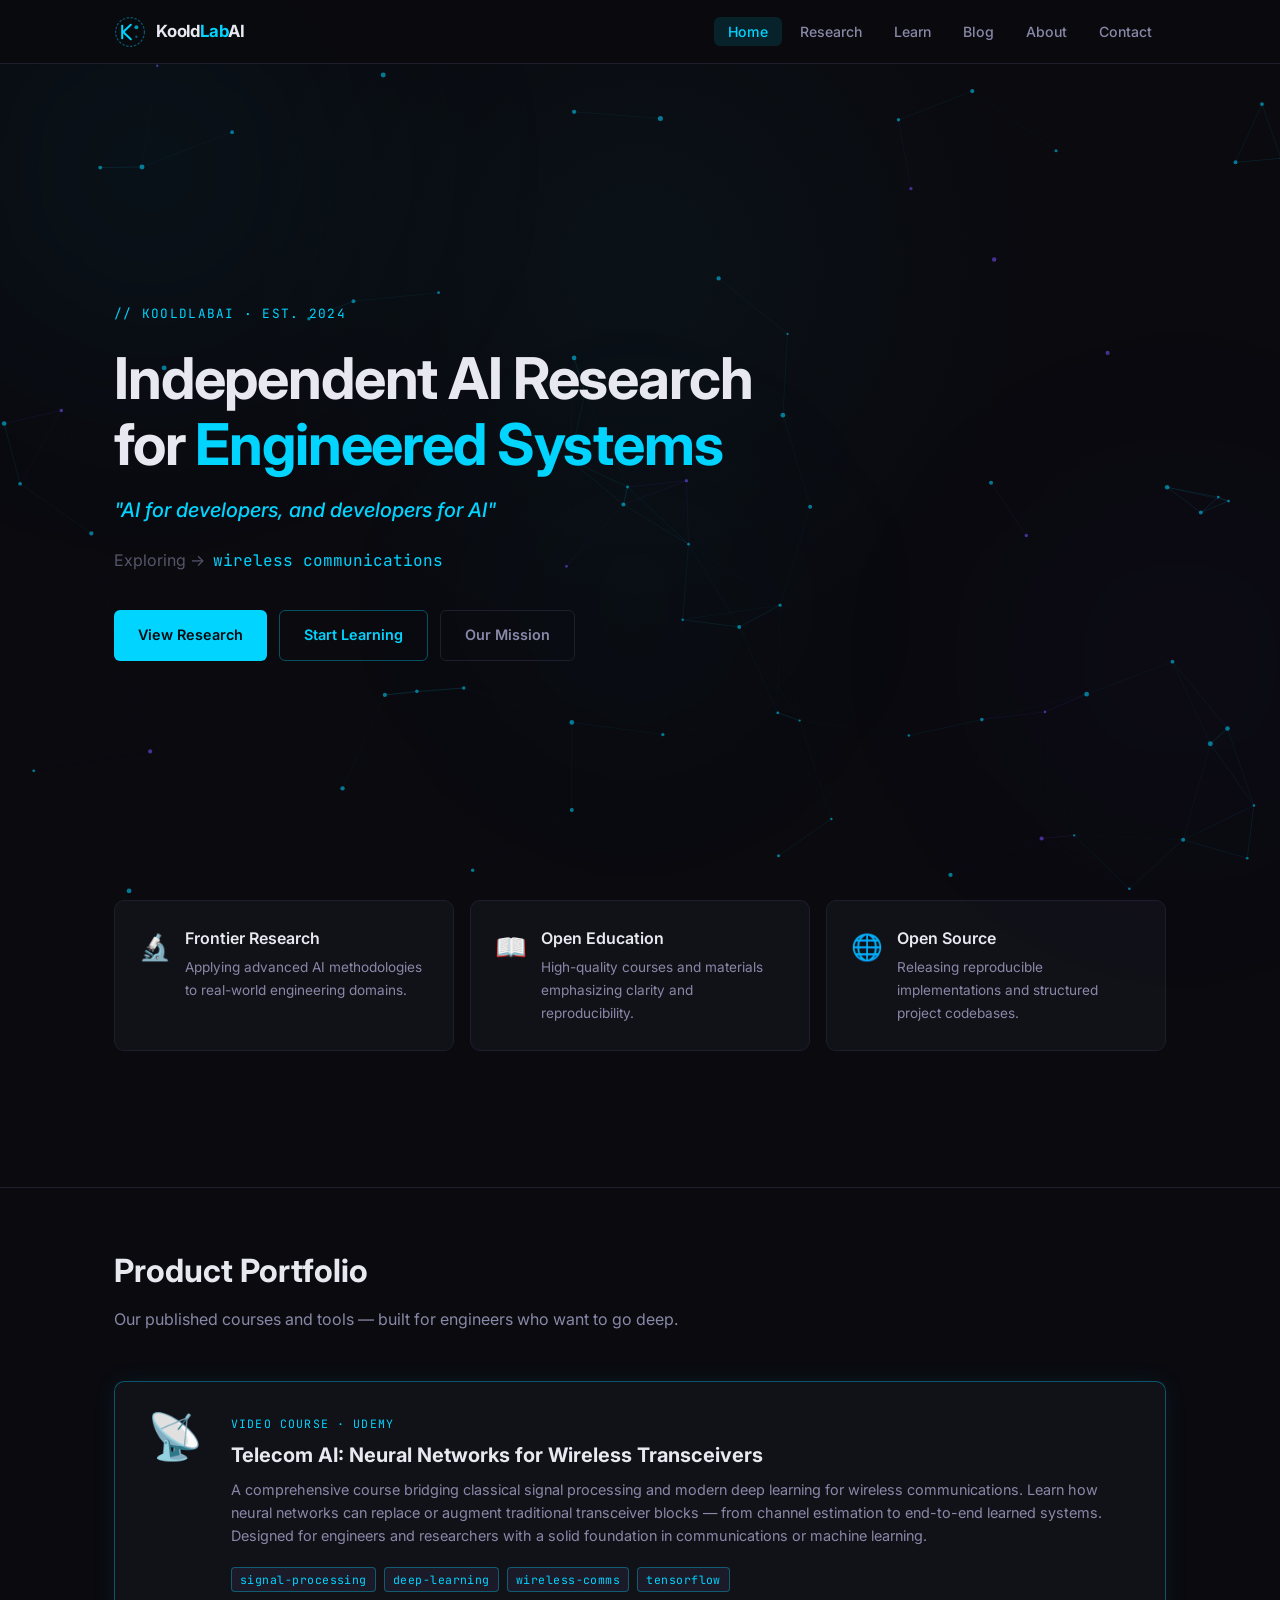
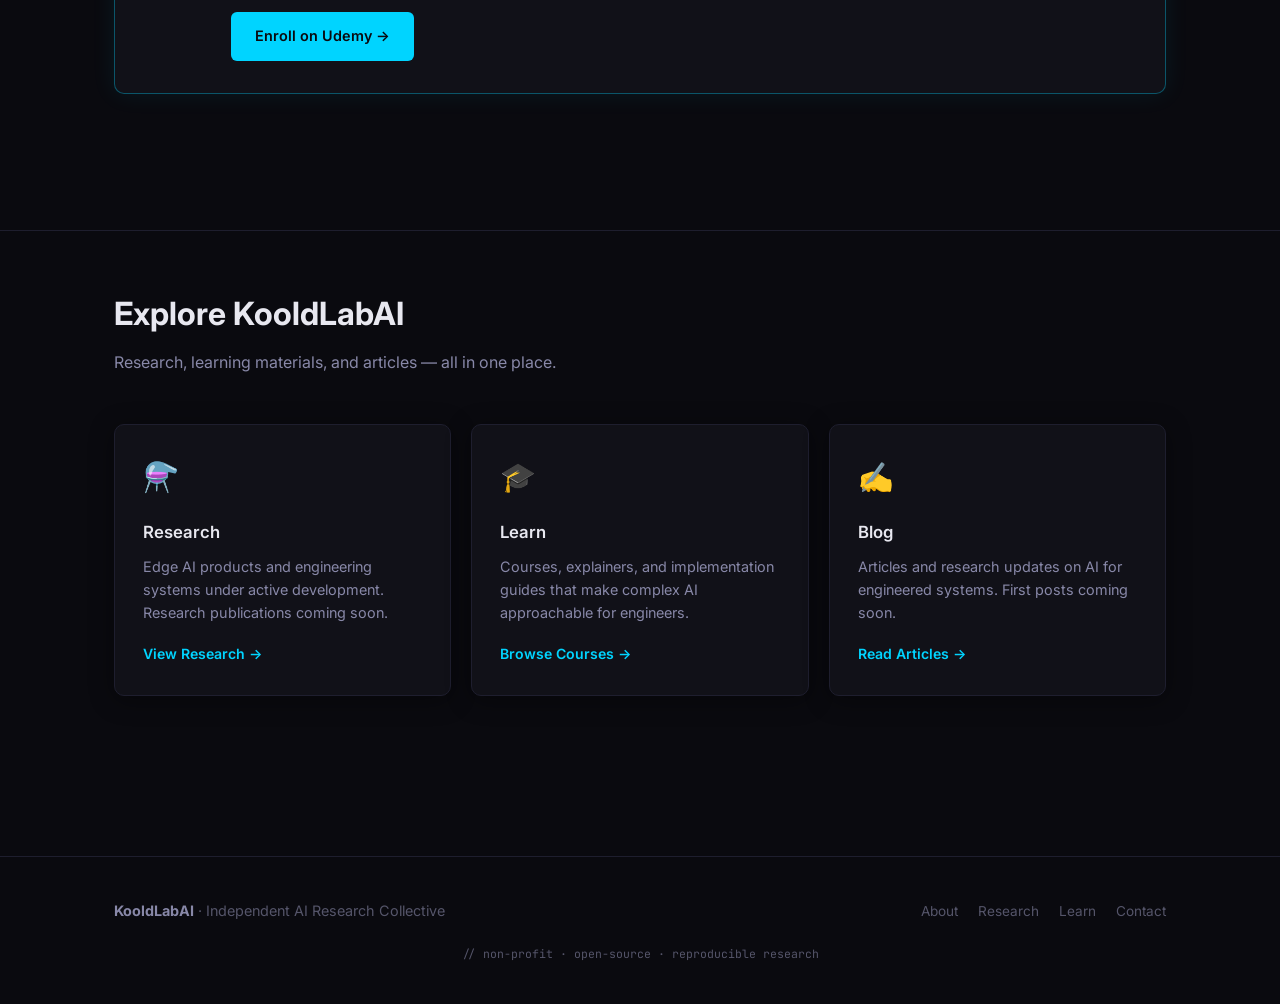
==== commit 0c102b79: "Added animation for the webpage" ====
--- a/index.html
+++ b/index.html
@@ -185,6 +185,7 @@
     </div>
   </footer>
 
+  <script src="animations.js"></script>
   <script src="nav.js"></script>
 </body>
 </html>
--- a/style.css
+++ b/style.css
@@ -728,6 +728,100 @@
   line-height: 1.7;
 }
 
+/* ----- Hero Canvas (particle network) ----- */
+#hero-canvas {
+  position: absolute;
+  inset: 0;
+  width: 100%;
+  height: 100%;
+  z-index: 0;
+  pointer-events: none;
+  display: block;
+}
+
+/* Ensure hero content sits above the canvas */
+.hero { position: relative; overflow: hidden; }
+.hero .container { position: relative; z-index: 1; }
+
+/* ----- Glow Blobs (drifting background gradient) ----- */
+.glow-blob {
+  position: fixed;
+  border-radius: 50%;
+  pointer-events: none;
+  z-index: 0;
+  will-change: transform;
+  filter: blur(80px);
+}
+
+.glow-blob-1 {
+  width: 700px;
+  height: 700px;
+  background: radial-gradient(circle, rgba(0, 212, 255, 0.055) 0%, transparent 70%);
+  top: -180px;
+  left: -200px;
+  animation: blobDrift1 22s ease-in-out infinite alternate;
+}
+
+.glow-blob-2 {
+  width: 600px;
+  height: 600px;
+  background: radial-gradient(circle, rgba(120, 80, 255, 0.04) 0%, transparent 70%);
+  top: 40%;
+  right: -200px;
+  animation: blobDrift2 28s ease-in-out infinite alternate;
+}
+
+.glow-blob-3 {
+  width: 500px;
+  height: 500px;
+  background: radial-gradient(circle, rgba(0, 212, 255, 0.03) 0%, transparent 70%);
+  bottom: 5%;
+  left: 30%;
+  animation: blobDrift3 18s ease-in-out infinite alternate;
+}
+
+@keyframes blobDrift1 {
+  0%   { transform: translate(0, 0) scale(1); }
+  33%  { transform: translate(80px, 60px) scale(1.08); }
+  66%  { transform: translate(-40px, 120px) scale(0.95); }
+  100% { transform: translate(60px, -40px) scale(1.05); }
+}
+
+@keyframes blobDrift2 {
+  0%   { transform: translate(0, 0) scale(1); }
+  33%  { transform: translate(-100px, 80px) scale(1.1); }
+  66%  { transform: translate(60px, -60px) scale(0.92); }
+  100% { transform: translate(-80px, 40px) scale(1.06); }
+}
+
+@keyframes blobDrift3 {
+  0%   { transform: translate(0, 0) scale(1); }
+  50%  { transform: translate(120px, -80px) scale(1.12); }
+  100% { transform: translate(-60px, 60px) scale(0.94); }
+}
+
+/* Scroll parallax — blobs shift via CSS custom property updated by JS */
+.glow-blob-1 { transform: translateY(calc(var(--scroll-y, 0) * -0.06px)); }
+.glow-blob-2 { transform: translateY(calc(var(--scroll-y, 0) * 0.04px)); }
+.glow-blob-3 { transform: translateY(calc(var(--scroll-y, 0) * -0.03px)); }
+
+/* Section title glow — triggered by JS on scroll entry */
+.title-glow {
+  animation: titleGlowPulse 1.2s ease-out forwards;
+}
+@keyframes titleGlowPulse {
+  0%   { text-shadow: none; }
+  40%  { text-shadow: 0 0 24px rgba(0, 212, 255, 0.35); }
+  100% { text-shadow: none; }
+}
+
+/* Respect reduced-motion preference */
+@media (prefers-reduced-motion: reduce) {
+  .glow-blob { animation: none !important; }
+  #hero-canvas { display: none; }
+  .title-glow { animation: none !important; }
+}
+
 /* ----- Responsive ----- */
 @media (max-width: 768px) {
   .nav-links { display: none; }
